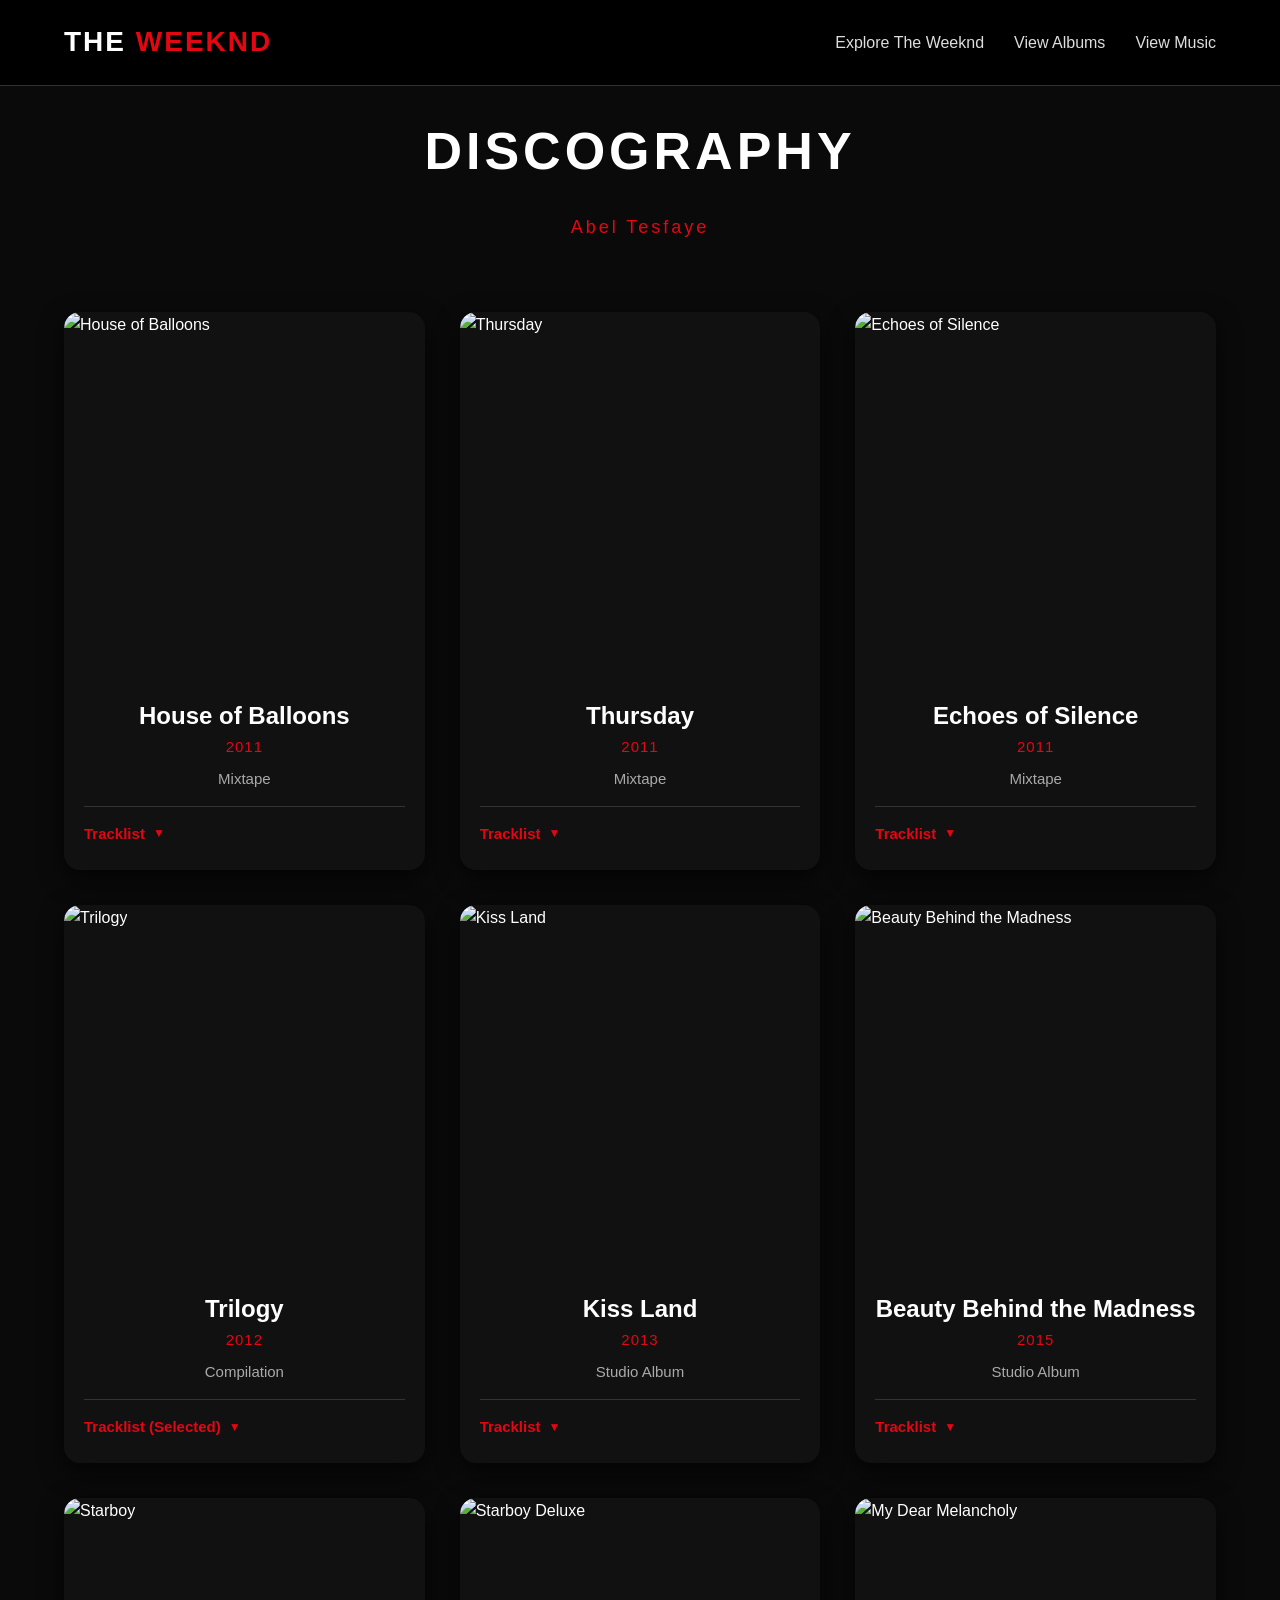
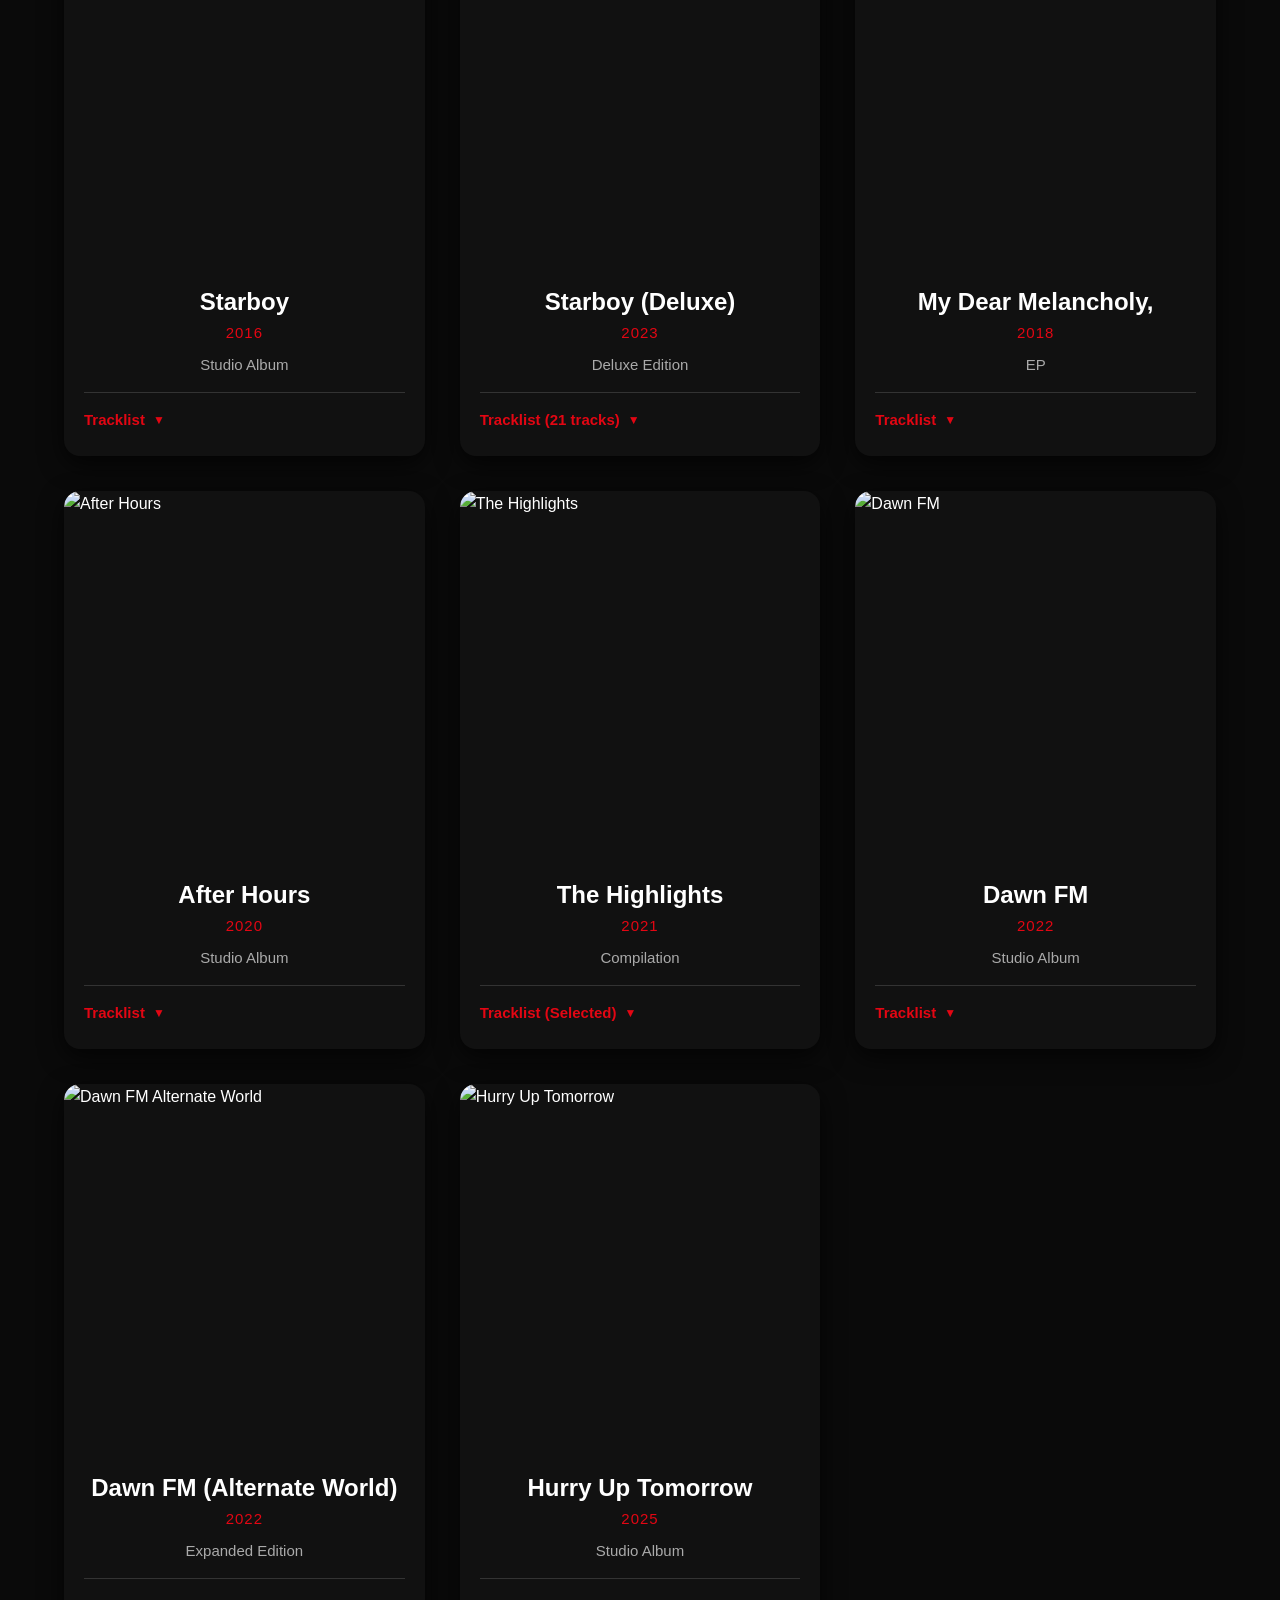
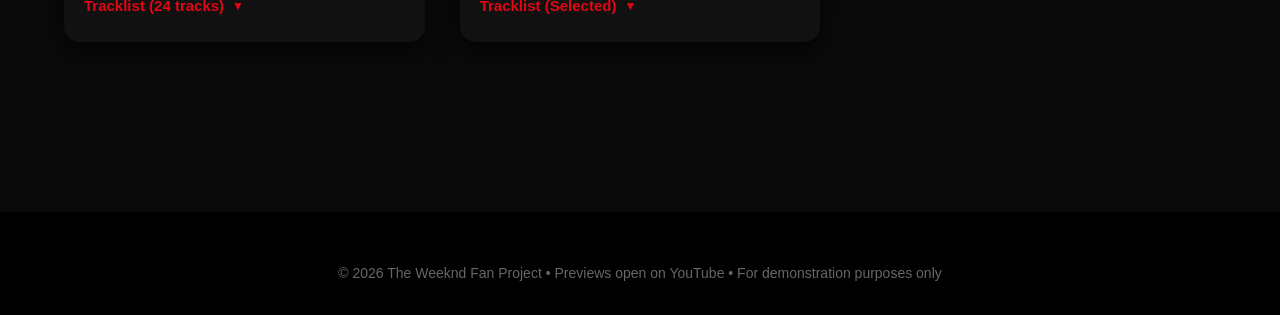
==== album.html @ 2170d8f7 "Create album.html" ====
<!DOCTYPE html>
<html lang="en">

<head>
    <meta charset="UTF-8">
    <meta name="viewport" content="width=device-width, initial-scale=1.0">
    <title>Albums | The Weeknd</title>
    <link rel="stylesheet" href="css/page2.css">
</head>

<body>

    <header>
        <div class="logo">THE <span>WEEKND</span></div>
        <nav>
            <ul>
                <li><a href="index.html">Explore The Weeknd</a></li>
                <li><a href="album.html">View Albums</a></li>
                <li><a href="music.html">View Music</a></li>
            </ul>
        </nav>
    </header>

    <main>
        <div class="container">
            <h1>DISCOGRAPHY</h1>
            <p class="subtitle">Abel Tesfaye</p>

            <div class="albums-grid">

                <!-- 2011 - House of Balloons -->
                <a href="music.html#house-of-balloons" class="album-card">
                    <div class="album-art">
                        <img src="https://i.pinimg.com/736x/4c/06/e8/4c06e87e24bca880f89e447daded968e.jpg"
                            alt="House of Balloons">
                    </div>
                    <div class="album-info">
                        <h2>House of Balloons</h2>
                        <div class="year">2011</div>
                        <p>Mixtape</p>
                        <details>
                            <summary>Tracklist</summary>
                            <div class="tracklist">
                                1. High for This<br>
                                2. What You Need<br>
                                3. House of Balloons / Glass Table Girls<br>
                                4. The Morning<br>
                                5. Wicked Games<br>
                                6. The Party & The After Party<br>
                                7. Coming Down<br>
                                8. Loft Music<br>
                                9. The Knowing
                            </div>
                        </details>
                    </div>
                </a>

                <!-- 2011 - Thursday -->
                <a href="music.html#thursday" class="album-card">
                    <div class="album-art">
                        <img src="https://i.pinimg.com/736x/af/39/e6/af39e601193a45c6d8383549294dab30.jpg" alt="Thursday">
                    </div>
                    <div class="album-info">
                        <h2>Thursday</h2>
                        <div class="year">2011</div>
                        <p>Mixtape</p>
                        <details>
                            <summary>Tracklist</summary>
                            <div class="tracklist">
                                1. Lonely Star<br>
                                2. Life of the Party<br>
                                3. Thursday<br>
                                4. The Zone (feat. Drake)<br>
                                5. The Birds Pt. 1<br>
                                6. The Birds Pt. 2<br>
                                7. Gone<br>
                                8. Rolling Stone<br>
                                9. Heaven or Las Vegas
                            </div>
                        </details>
                    </div>
                </a>

                <!-- 2011 - Echoes of Silence -->
                <a href="music.html#echoes-of-silence" class="album-card">
                    <div class="album-art">
                        <img src="https://i.pinimg.com/1200x/d2/71/03/d27103935b259b5f0a26714eea820d8d.jpg"
                            alt="Echoes of Silence">
                    </div>
                    <div class="album-info">
                        <h2>Echoes of Silence</h2>
                        <div class="year">2011</div>
                        <p>Mixtape</p>
                        <details>
                            <summary>Tracklist</summary>
                            <div class="tracklist">
                                1. D.D.<br>
                                2. Montreal<br>
                                3. Outside<br>
                                4. XO / The Host<br>
                                5. Initiation<br>
                                6. Same Old Song (feat. Juicy J)<br>
                                7. The Fall<br>
                                8. Next<br>
                                9. Echoes of Silence
                            </div>
                        </details>
                    </div>
                </a>

                <!-- 2012 - Trilogy -->
                <a href="music.html#trilogy"
                    class="album-card">
                    <div class="album-art">
                        <img src="https://i.pinimg.com/736x/5f/70/08/5f70082aa697e37e8c7a6d9750522164.jpg" alt="Trilogy">
                    </div>
                    <div class="album-info">
                        <h2>Trilogy</h2>
                        <div class="year">2012</div>
                        <p>Compilation</p>
                        <details>
                            <summary>Tracklist (Selected)</summary>
                            <div class="tracklist">
                                1. High for This<br>
                                2. What You Need<br>
                                3. Wicked Games<br>
                                4. The Morning<br>
                                5. House of Balloons / Glass Table Girls<br>
                                6. The Zone (feat. Drake)<br>
                                7. The Birds Pt. 1 & 2<br>
                                8. D.D.<br>
                                9. Montreal<br>
                                ... (remastered tracks from the three mixtapes)
                            </div>
                        </details>
                    </div>
                </a>

                <!-- 2013 - Kiss Land -->
                <a href="music.html#kiss-land" class="album-card">
                    <div class="album-art">
                        <img src="https://i.pinimg.com/736x/f4/79/16/f47916fc9a6691f6300cb9a2f5ce0caf.jpg" alt="Kiss Land">
                    </div>
                    <div class="album-info">
                        <h2>Kiss Land</h2>
                        <div class="year">2013</div>
                        <p>Studio Album</p>
                        <details>
                            <summary>Tracklist</summary>
                            <div class="tracklist">
                                1. Professional<br>
                                2. The Town<br>
                                3. Adaptation<br>
                                4. Love in the Sky<br>
                                5. Belong to the World<br>
                                6. Live For (feat. Drake)<br>
                                7. Wanderlust<br>
                                8. Kiss Land<br>
                                9. Pretty<br>
                                10. Tears in the Rain
                            </div>
                        </details>
                    </div>
                </a>

                <!-- 2015 - Beauty Behind the Madness -->
                <a href="music.html#beauty-behind-the-madness" class="album-card">
                    <div class="album-art">
                        <img src="https://i.pinimg.com/736x/02/23/bf/0223bf1c9769dfd3072ec44ae35bc191.jpg"
                            alt="Beauty Behind the Madness">
                    </div>
                    <div class="album-info">
                        <h2>Beauty Behind the Madness</h2>
                        <div class="year">2015</div>
                        <p>Studio Album</p>
                        <details>
                            <summary>Tracklist</summary>
                            <div class="tracklist">
                                1. Real Life<br>
                                2. Losers (feat. Labrinth)<br>
                                3. Tell Your Friends<br>
                                4. Often<br>
                                5. The Hills<br>
                                6. Acquainted<br>
                                7. Can't Feel My Face<br>
                                8. Shameless<br>
                                9. Earned It<br>
                                10. In the Night<br>
                                11. As You Are<br>
                                12. Dark Times (feat. Ed Sheeran)<br>
                                13. Prisoner (feat. Lana Del Rey)<br>
                                14. Angel
                            </div>
                        </details>
                    </div>
                </a>

                <!-- 2016 - Starboy -->
                <a href="music.html#starboy" class="album-card">
                    <div class="album-art">
                        <img src="https://i.pinimg.com/736x/a4/30/34/a4303421af7281872bb73de660a6a549.jpg" alt="Starboy">
                    </div>
                    <div class="album-info">
                        <h2>Starboy</h2>
                        <div class="year">2016</div>
                        <p>Studio Album</p>
                        <details>
                            <summary>Tracklist</summary>
                            <div class="tracklist">
                                1. Starboy (feat. Daft Punk)<br>
                                2. Party Monster<br>
                                3. False Alarm<br>
                                4. Reminder<br>
                                5. Rockin'<br>
                                6. Secrets<br>
                                7. True Colors<br>
                                8. Stargirl Interlude (feat. Lana Del Rey)<br>
                                9. Sidewalks (feat. Kendrick Lamar)<br>
                                10. Six Feet Under<br>
                                11. Love to Lay<br>
                                12. A Lonely Night<br>
                                13. Attention<br>
                                14. Ordinary Life<br>
                                15. Nothing Without You<br>
                                16. All I Know (feat. Future)<br>
                                17. Die For You<br>
                                18. I Feel It Coming (feat. Daft Punk)
                            </div>
                        </details>
                    </div>
                </a>

                <!-- 2023 - Starboy (Deluxe) -->
                <a href="music.html#starboy-deluxe" class="album-card">
                    <div class="album-art">
                        <img src="https://i.pinimg.com/1200x/8b/78/b7/8b78b7d6a2e5f5d7a4d245fa764de327.jpg" alt="Starboy Deluxe">
                    </div>
                    <div class="album-info">
                        <h2>Starboy (Deluxe)</h2>
                        <div class="year">2023</div>
                        <p>Deluxe Edition</p>
                        <details>
                            <summary>Tracklist (21 tracks)</summary>
                            <div class="tracklist">
                                1. Starboy (feat. Daft Punk)<br>
                                2. Party Monster<br>
                                3. False Alarm<br>
                                4. Reminder<br>
                                5. Rockin'<br>
                                6. Secrets<br>
                                7. True Colors<br>
                                8. Stargirl Interlude (feat. Lana Del Rey)<br>
                                9. Sidewalks (feat. Kendrick Lamar)<br>
                                10. Six Feet Under<br>
                                11. Love to Lay<br>
                                12. A Lonely Night<br>
                                13. Attention<br>
                                14. Ordinary Life<br>
                                15. Nothing Without You<br>
                                16. All I Know (feat. Future)<br>
                                17. Die For You<br>
                                18. I Feel It Coming (feat. Daft Punk)<br>
                                19. Die For You (Remix) (with Ariana Grande)<br>
                                20. Starboy (Kygo Remix)<br>
                                21. Reminder (Remix) (feat. A$AP Rocky & Young Thug)
                            </div>
                        </details>
                    </div>
                </a>

                <!-- 2018 - My Dear Melancholy, -->
                <a href="music.html#my-dear-melancholy" class="album-card">
                    <div class="album-art">
                        <img src="https://i.pinimg.com/736x/ff/24/d9/ff24d9ed69ee332b584e3665218a3702.jpg"
                            alt="My Dear Melancholy">
                    </div>
                    <div class="album-info">
                        <h2>My Dear Melancholy,</h2>
                        <div class="year">2018</div>
                        <p>EP</p>
                        <details>
                            <summary>Tracklist</summary>
                            <div class="tracklist">
                                1. Call Out My Name<br>
                                2. Try Me<br>
                                3. Wasted Times<br>
                                4. I Was Never There (feat. Gesaffelstein)<br>
                                5. Hurt You (feat. Gesaffelstein)<br>
                                6. Privilege
                            </div>
                        </details>
                    </div>
                </a>

                <!-- 2020 - After Hours -->
                <a href="music.html#after-hours" class="album-card">
                    <div class="album-art">
                        <img src="https://i.pinimg.com/736x/3e/48/f7/3e48f79026ce3cdc24addd931e5be603.jpg" alt="After Hours">
                    </div>
                    <div class="album-info">
                        <h2>After Hours</h2>
                        <div class="year">2020</div>
                        <p>Studio Album</p>
                        <details>
                            <summary>Tracklist</summary>
                            <div class="tracklist">
                                1. Alone Again<br>
                                2. Too Late<br>
                                3. Hardest To Love<br>
                                4. Scared To Live<br>
                                5. Snowchild<br>
                                6. Escape From LA<br>
                                7. Heartless<br>
                                8. Faith<br>
                                9. Blinding Lights<br>
                                10. In Your Eyes<br>
                                11. Save Your Tears<br>
                                12. Repeat After Me (Interlude)<br>
                                13. After Hours<br>
                                14. Until I Bleed Out
                            </div>
                        </details>
                    </div>
                </a>

                <!-- 2021 - The Highlights -->
                <a href="music.html#the-highlights" class="album-card">
                    <div class="album-art">
                        <img src="https://i.pinimg.com/736x/83/33/0f/83330f88e3748ac1625bd7f309f487eb.jpg" alt="The Highlights">
                    </div>
                    <div class="album-info">
                        <h2>The Highlights</h2>
                        <div class="year">2021</div>
                        <p>Compilation</p>
                        <details>
                            <summary>Tracklist (Selected)</summary>
                            <div class="tracklist">
                                1. Save Your Tears<br>
                                2. Blinding Lights<br>
                                3. In Your Eyes<br>
                                4. Can't Feel My Face<br>
                                5. I Feel It Coming (feat. Daft Punk)<br>
                                6. Starboy (feat. Daft Punk)<br>
                                7. The Hills<br>
                                8. Heartless<br>
                                9. Often<br>
                                10. Call Out My Name<br>
                                11. Die For You<br>
                                12. Pray For Me (with Kendrick Lamar)
                            </div>
                        </details>
                    </div>
                </a>

                <!-- 2022 - Dawn FM -->
                <a href="music.html#dawn-fm" class="album-card">
                    <div class="album-art">
                        <img src="https://i.pinimg.com/736x/bc/a1/84/bca184c10eab3ef9abb6ea40b5dcc354.jpg" alt="Dawn FM">
                    </div>
                    <div class="album-info">
                        <h2>Dawn FM</h2>
                        <div class="year">2022</div>
                        <p>Studio Album</p>
                        <details>
                            <summary>Tracklist</summary>
                            <div class="tracklist">
                                1. Dawn FM<br>
                                2. Gasoline<br>
                                3. How Do I Make You Love Me?<br>
                                4. Take My Breath<br>
                                5. Sacrifice<br>
                                6. A Tale By Quincy<br>
                                7. Out of Time<br>
                                8. Here We Go… Again (feat. Tyler, The Creator)<br>
                                9. Best Friends<br>
                                10. Is There Someone Else?<br>
                                11. Starry Eyes<br>
                                12. Every Angel Is Terrifying<br>
                                13. Don’t Break My Heart<br>
                                14. I Heard You’re Married (feat. Lil Wayne)<br>
                                15. Less Than Zero<br>
                                16. Phantom Regret by Jim
                            </div>
                        </details>
                    </div>
                </a>

                <!-- 2022 - Dawn FM (Alternate World) -->
                <a href="music.html#dawn-fm-alternate-world"
                    class="album-card">
                    <div class="album-art">
                        <img src="https://i.pinimg.com/736x/bc/a1/84/bca184c10eab3ef9abb6ea40b5dcc354.jpg"
                            alt="Dawn FM Alternate World">
                    </div>
                    <div class="album-info">
                        <h2>Dawn FM (Alternate World)</h2>
                        <div class="year">2022</div>
                        <p>Expanded Edition</p>
                        <details>
                            <summary>Tracklist (24 tracks)</summary>
                            <div class="tracklist">
                                1. Dawn FM<br>
                                2. Gasoline<br>
                                3. How Do I Make You Love Me?<br>
                                4. Take My Breath<br>
                                5. Sacrifice<br>
                                6. A Tale By Quincy<br>
                                7. Out of Time<br>
                                8. Here We Go… Again (feat. Tyler, The Creator)<br>
                                9. Best Friends<br>
                                10. Is There Someone Else?<br>
                                11. Starry Eyes<br>
                                12. Every Angel Is Terrifying<br>
                                13. Don’t Break My Heart<br>
                                14. I Heard You’re Married (feat. Lil Wayne)<br>
                                15. Less Than Zero<br>
                                16. Phantom Regret by Jim<br>
                                17. Moth to a Flame (feat. Swedish House Mafia)<br>
                                ... (plus additional alternate mixes & bonus tracks)
                            </div>
                        </details>
                    </div>
                </a>

                <!-- 2025 - Hurry Up Tomorrow -->
                <a href="music.html#hurry-up-tomorrow" class="album-card">
                    <div class="album-art">
                        <img src="https://i.pinimg.com/736x/82/f2/2f/82f22f28a4e58f21cfcee7791eebc5a9.jpg"
                            alt="Hurry Up Tomorrow">
                    </div>
                    <div class="album-info">
                        <h2>Hurry Up Tomorrow</h2>
                        <div class="year">2025</div>
                        <p>Studio Album</p>
                        <details>
                            <summary>Tracklist (Selected)</summary>
                            <div class="tracklist">
                                1. Wake Me Up (feat. Justice)<br>
                                2. Cry For Me<br>
                                3. São Paulo (feat. Anitta)<br>
                                4. Until We're Skin & Bones<br>
                                5. Baptized In Fear<br>
                                6. Open Hearts<br>
                                7. Reflections Laughing (feat. Travis Scott & Florence + The Machine)<br>
                                8. Timeless (feat. Playboi Carti)<br>
                                9. The Abyss (feat. Lana Del Rey)<br>
                                10. Enjoy The Show (feat. Future)<br>
                                ... (22+ tracks total)
                            </div>
                        </details>
                    </div>
                </a>

            </div>
        </div>
    </main>

    <footer>
        <p>&copy; 2026 The Weeknd Fan Project • Previews open on YouTube • For demonstration purposes only</p>
    </footer>

</body>

</html>
---- css/page2.css ----
* {
    margin: 0;
    padding: 0;
    box-sizing: border-box;
}

body {
    font-family: 'Arial', 'Helvetica Neue', sans-serif;
    background-color: #0a0a0a;
    color: #ffffff;
    line-height: 1.6;
}

header {
    background: rgba(0, 0, 0, 0.95);
    position: fixed;
    top: 0;
    width: 100%;
    z-index: 1000;
    padding: 20px 5%;
    display: flex;
    justify-content: space-between;
    align-items: center;
    border-bottom: 1px solid #333;
}

.logo {
    font-size: 28px;
    font-weight: bold;
    letter-spacing: 2px;
    color: #fff;
}

.logo span {
    color: #e30613;
}

nav ul {
    display: flex;
    list-style: none;
    gap: 30px;
}

nav a {
    color: #ddd;
    text-decoration: none;
    font-size: 16px;
    transition: color 0.3s;
}

nav a:hover {
    color: #e30613;
}

main {
    padding-top: 110px;
    padding-bottom: 170px;
    min-height: 100vh;
}

.container {
    max-width: 1350px;
    margin: 0 auto;
    padding: 0 5%;
}

h1 {
    text-align: center;
    font-size: 52px;
    letter-spacing: 4px;
    margin-bottom: 20px;
    text-transform: uppercase;
}

.subtitle {
    text-align: center;
    color: #e30613;
    font-size: 18px;
    letter-spacing: 3px;
    margin-bottom: 70px;
}

.albums-grid {
    display: grid;
    grid-template-columns: repeat(auto-fit, minmax(320px, 1fr));
    gap: 35px;
}

.album-card {
    background: #111;
    border-radius: 16px;
    overflow: hidden;
    transition: all 0.4s cubic-bezier(0.4, 0, 0.2, 1);
    box-shadow: 0 8px 25px rgba(0, 0, 0, 0.7);
    text-decoration: none;
    color: inherit;
    display: block;
}

.album-card:hover {
    transform: translateY(-12px) scale(1.03);
    box-shadow: 0 25px 40px rgba(227, 6, 19, 0.35);
}

.album-art {
    position: relative;
    width: 100%;
    aspect-ratio: 1 / 1;
    overflow: hidden;
}

.album-art img {
    width: 100%;
    height: 100%;
    object-fit: cover;
    transition: transform 0.6s cubic-bezier(0.4, 0, 0.2, 1);
}

.album-card:hover .album-art img {
    transform: scale(1.12);
}

.album-overlay {
    position: absolute;
    inset: 0;
    background: linear-gradient(transparent, rgba(227, 6, 19, 0.85));
    display: flex;
    align-items: center;
    justify-content: center;
    opacity: 0;
    transition: opacity 0.4s ease;
}

.album-card:hover .album-overlay {
    opacity: 1;
}

.play-icon {
    width: 70px;
    height: 70px;
    background: rgba(255, 255, 255, 0.95);
    border-radius: 50%;
    display: flex;
    align-items: center;
    justify-content: center;
    color: #e30613;
    font-size: 34px;
    box-shadow: 0 10px 25px rgba(0, 0, 0, 0.6);
}

.album-info {
    padding: 24px 20px;
    text-align: center;
}

.album-info h3 {
    font-size: 23px;
    margin-bottom: 8px;
}

.album-info .year {
    color: #e30613;
    font-size: 15px;
    letter-spacing: 1px;
}

.album-info p {
    color: #aaaaaa;
    margin-top: 8px;
    font-size: 15px;
}

details {
    margin-top: 15px;
    border-top: 1px solid #333;
    padding-top: 15px;
}

summary {
    cursor: pointer;
    font-size: 15px;
    color: #e30613;
    font-weight: 600;
    list-style: none;
    display: flex;
    align-items: center;
    gap: 8px;
}

summary::-webkit-details-marker {
    display: none;
}

summary::after {
    content: "▼";
    font-size: 12px;
    transition: transform 0.3s;
}

details[open] summary::after {
    transform: rotate(180deg);
}

.tracklist {
    margin-top: 12px;
    padding-left: 10px;
    font-size: 14.5px;
    color: #bbb;
    line-height: 1.85;
}

.back-btn {
    display: inline-flex;
    align-items: center;
    gap: 8px;
    margin-bottom: 40px;
    padding: 14px 34px;
    background: #e30613;
    color: white;
    text-decoration: none;
    border-radius: 50px;
    font-weight: 600;
    transition: all 0.3s ease;
}

.back-btn:hover {
    background: #c00410;
    transform: translateX(-10px);
}

.bottom-bar {
    position: fixed;
    bottom: 0;
    left: 0;
    width: 100%;
    background: rgba(17, 17, 17, 0.97);
    border-top: 3px solid #e30613;
    padding: 18px 5%;
    text-align: center;
    font-size: 15px;
    color: #ddd;
    z-index: 999;
    box-shadow: 0 -4px 15px rgba(0, 0, 0, 0.6);
}

.bottom-bar span {
    color: #e30613;
    font-weight: 600;
}

footer {
    background: #000;
    text-align: center;
    padding: 50px 20px 30px;
    color: #666;
    font-size: 14px;
}

@media (max-width: 768px) {
    .albums-grid {
        grid-template-columns: repeat(auto-fit, minmax(260px, 1fr));
        gap: 25px;
    }

    h1 {
        font-size: 38px;
    }
}
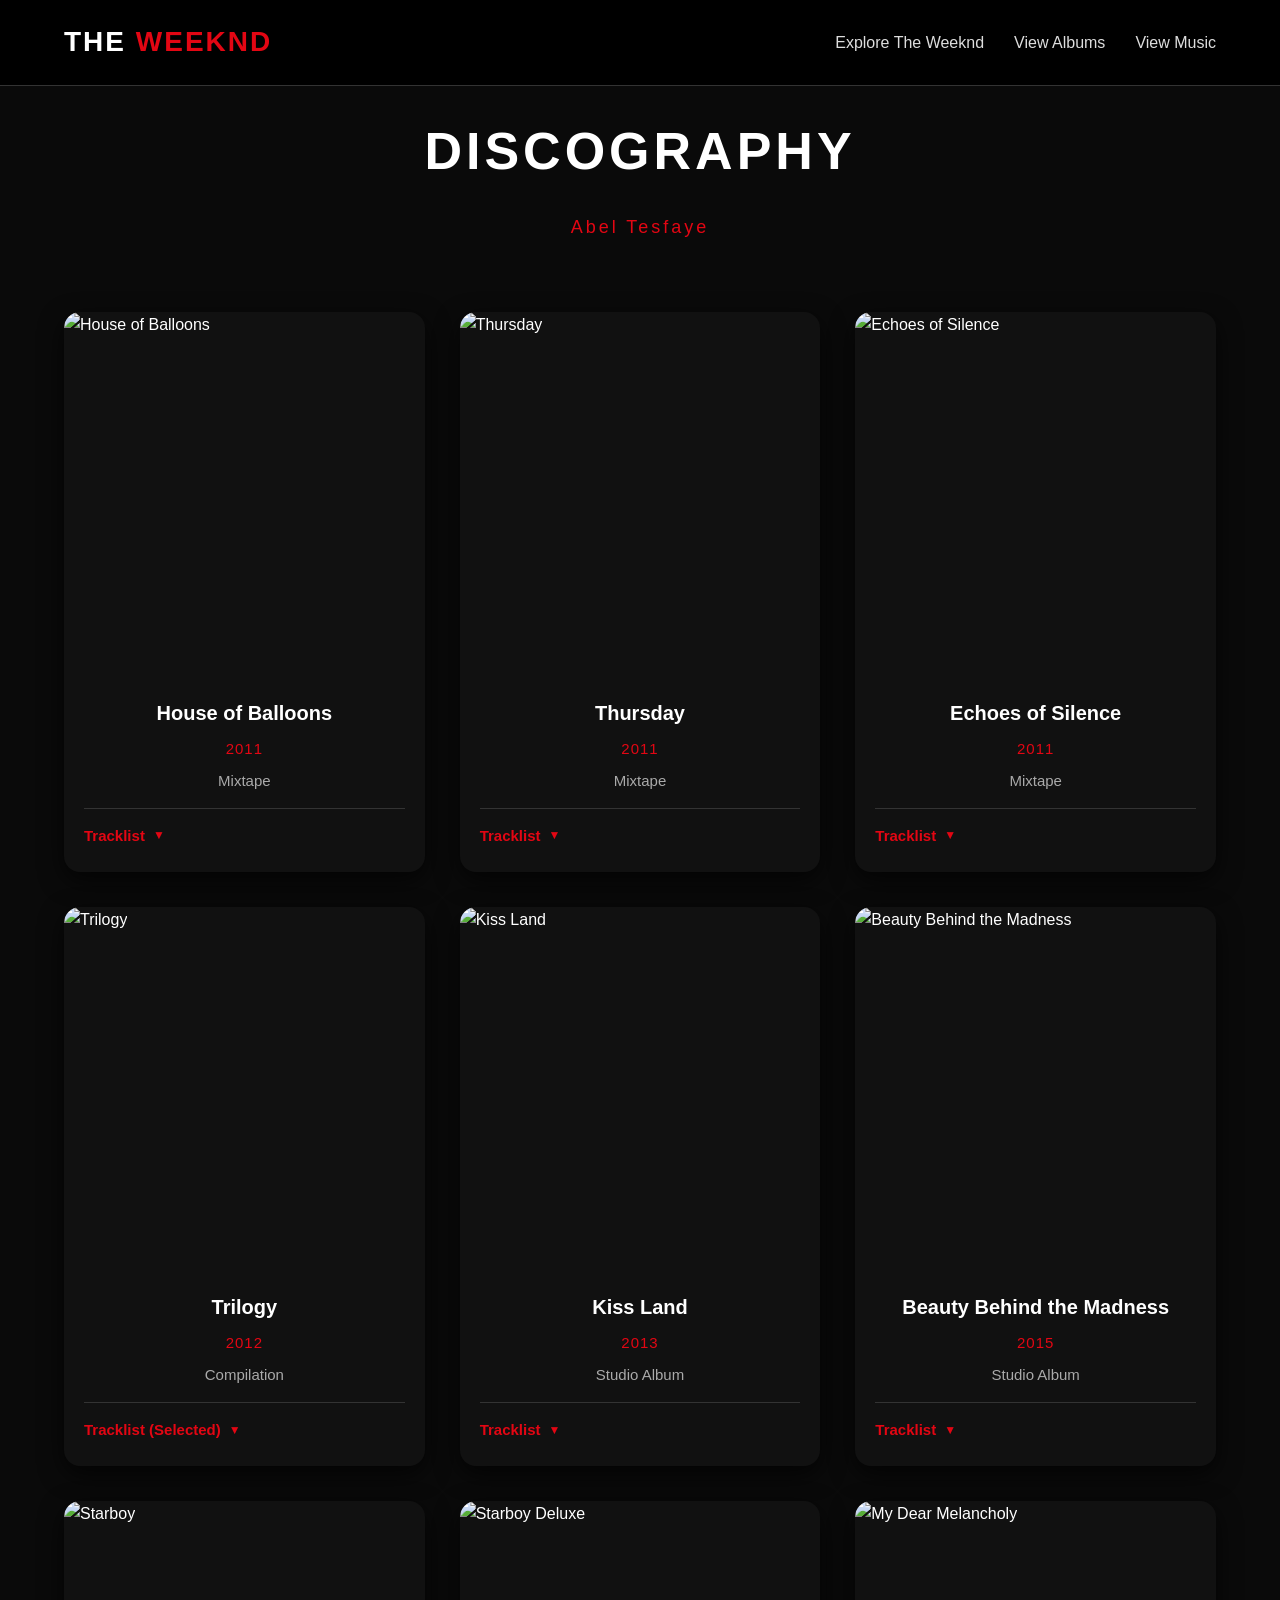
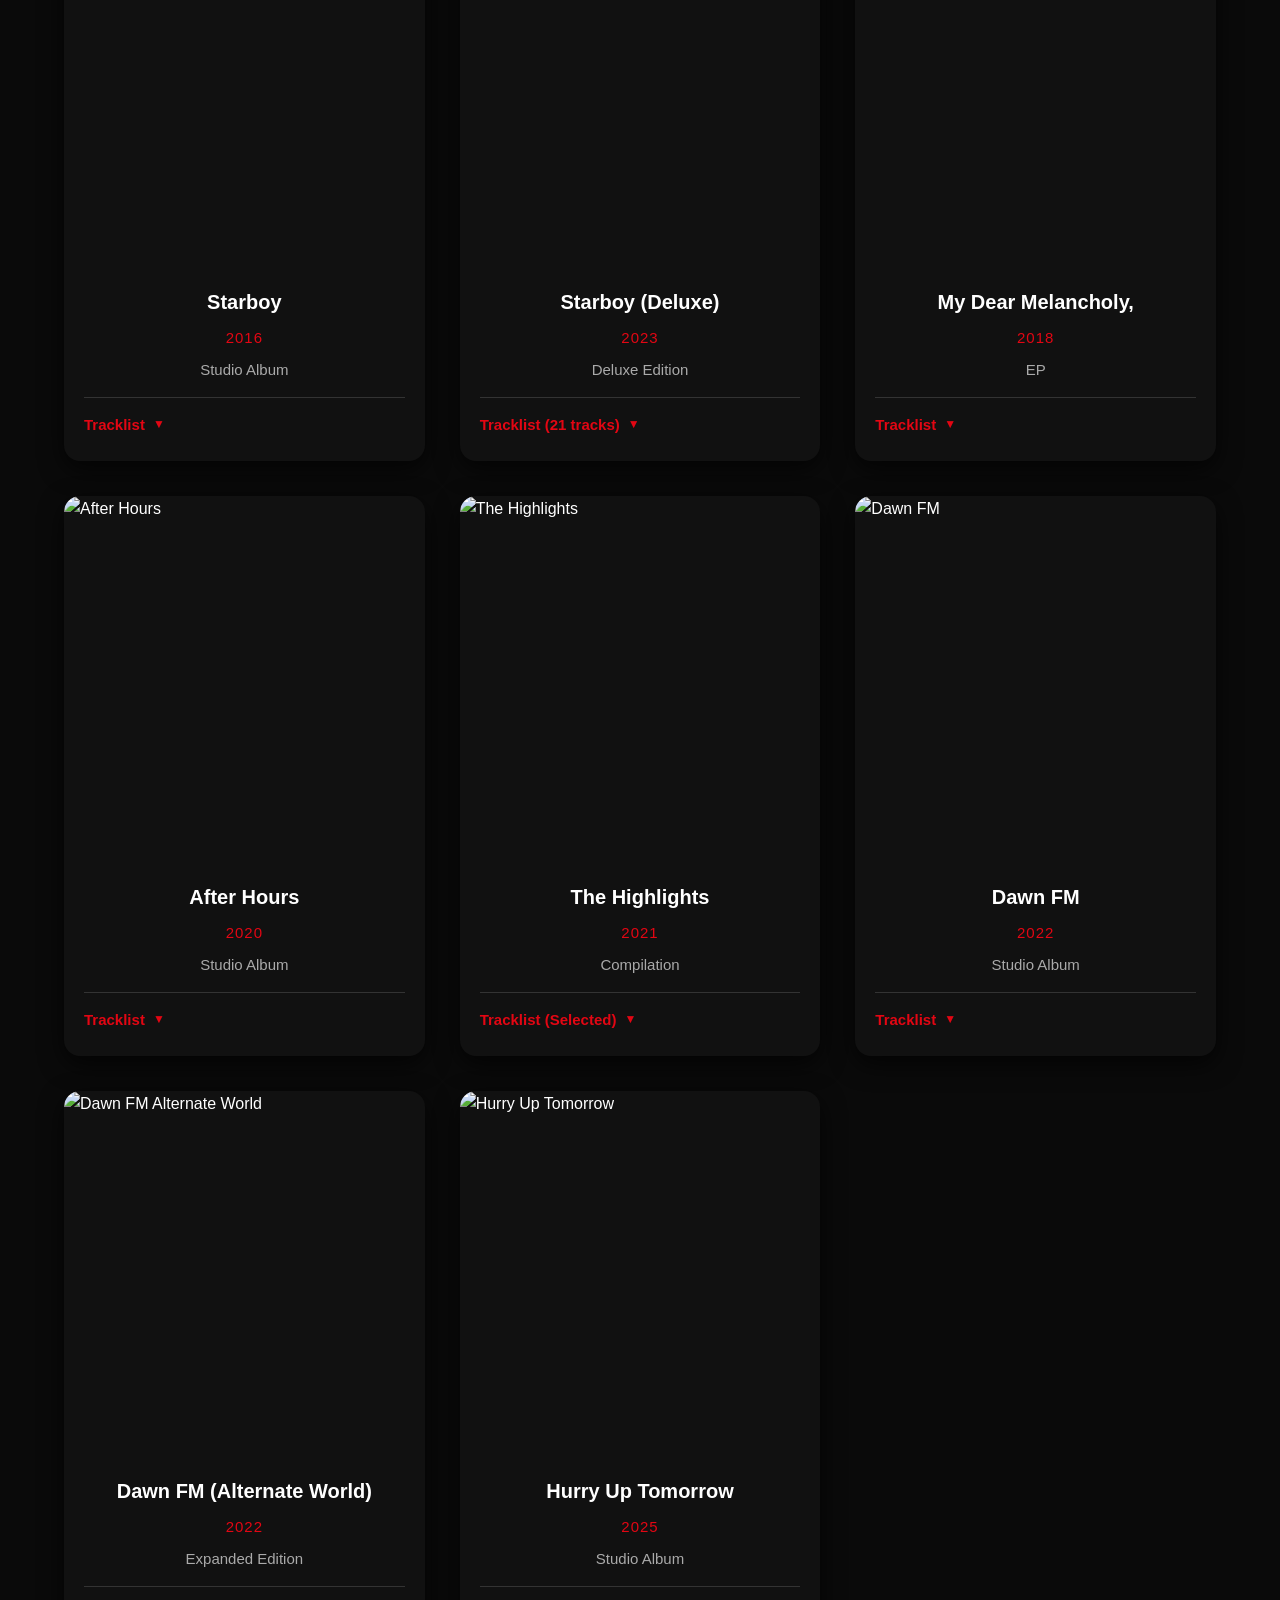
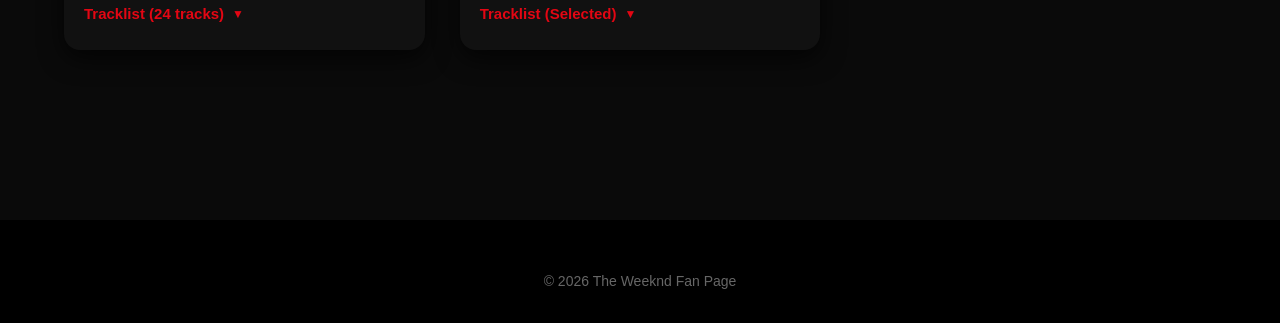
==== commit f2d34988: "Update album.html" ====
--- a/album.html
+++ b/album.html
@@ -456,7 +456,7 @@
     </main>
 
     <footer>
-        <p>&copy; 2026 The Weeknd Fan Project • Previews open on YouTube • For demonstration purposes only</p>
+        <p>&copy; 2026 The Weeknd Fan Page</p>
     </footer>
 
 </body>
--- a/css/page2.css
+++ b/css/page2.css
@@ -11,6 +11,7 @@
     line-height: 1.6;
 }
 
+/* ── HEADER / NAV ─────────────────────────────────────────────────────── */
 header {
     background: rgba(0, 0, 0, 0.95);
     position: fixed;
@@ -52,6 +53,7 @@
     color: #e30613;
 }
 
+/* ── MAIN ─────────────────────────────────────────────────────────────── */
 main {
     padding-top: 110px;
     padding-bottom: 170px;
@@ -80,6 +82,7 @@
     margin-bottom: 70px;
 }
 
+/* ── ALBUMS GRID ──────────────────────────────────────────────────────── */
 .albums-grid {
     display: grid;
     grid-template-columns: repeat(auto-fit, minmax(320px, 1fr));
@@ -148,13 +151,14 @@
     box-shadow: 0 10px 25px rgba(0, 0, 0, 0.6);
 }
 
+/* ── ALBUM INFO ───────────────────────────────────────────────────────── */
 .album-info {
     padding: 24px 20px;
     text-align: center;
 }
 
-.album-info h3 {
-    font-size: 23px;
+.album-info h2 {
+    font-size: 20px;
     margin-bottom: 8px;
 }
 
@@ -170,6 +174,7 @@
     font-size: 15px;
 }
 
+/* ── TRACKLIST / DETAILS ──────────────────────────────────────────────── */
 details {
     margin-top: 15px;
     border-top: 1px solid #333;
@@ -209,6 +214,7 @@
     line-height: 1.85;
 }
 
+/* ── BACK BUTTON ──────────────────────────────────────────────────────── */
 .back-btn {
     display: inline-flex;
     align-items: center;
@@ -228,6 +234,7 @@
     transform: translateX(-10px);
 }
 
+/* ── BOTTOM BAR ───────────────────────────────────────────────────────── */
 .bottom-bar {
     position: fixed;
     bottom: 0;
@@ -248,6 +255,7 @@
     font-weight: 600;
 }
 
+/* ── FOOTER ───────────────────────────────────────────────────────────── */
 footer {
     background: #000;
     text-align: center;
@@ -256,13 +264,220 @@
     font-size: 14px;
 }
 
+
+/* ══════════════════════════════════════════════════════════════════════
+   MEDIA QUERIES
+   ══════════════════════════════════════════════════════════════════════
+
+   Breakpoints:
+     900px  – narrow desktop / large tablet (nav starts to crowd)
+     768px  – tablet portrait
+     480px  – small phone
+   ══════════════════════════════════════════════════════════════════════ */
+
+
+/* ── NARROW DESKTOP / LARGE TABLET  (max-width: 900px) ──────────────── */
+@media (max-width: 900px) {
+
+    /* Nav links start to crowd the logo — reduce gap */
+    nav ul {
+        gap: 18px;
+    }
+
+    nav a {
+        font-size: 14px;
+    }
+
+    .logo {
+        font-size: 22px;
+    }
+
+    /* Grid: force 2 columns instead of 3 */
+    .albums-grid {
+        grid-template-columns: repeat(2, 1fr);
+        gap: 25px;
+    }
+
+    h1 {
+        font-size: 40px;
+        letter-spacing: 3px;
+    }
+}
+
+
+/* ── TABLET  (max-width: 768px) ──────────────────────────────────────── */
 @media (max-width: 768px) {
+
+    /* ---- Header: stack logo above nav ---- */
+    header {
+        flex-direction: column;
+        align-items: flex-start;
+        gap: 12px;
+        padding: 16px 5%;
+    }
+
+    .logo {
+        font-size: 20px;
+    }
+
+    nav ul {
+        gap: 14px;
+        flex-wrap: wrap;        /* lets links wrap if viewport is very narrow */
+    }
+
+    nav a {
+        font-size: 13px;
+    }
+
+    /* Push main down more because the header is now taller (two rows) */
+    main {
+        padding-top: 130px;
+        padding-bottom: 60px;   /* remove the bottom bar gap — only add if .bottom-bar exists */
+    }
+
+    /* ---- Page title ---- */
+    h1 {
+        font-size: 32px;
+        letter-spacing: 2px;
+    }
+
+    .subtitle {
+        font-size: 15px;
+        letter-spacing: 2px;
+        margin-bottom: 40px;
+    }
+
+    /* ---- Grid: still 2 columns on tablet ---- */
     .albums-grid {
-        grid-template-columns: repeat(auto-fit, minmax(260px, 1fr));
-        gap: 25px;
-    }
-
+        grid-template-columns: repeat(2, 1fr);
+        gap: 20px;
+    }
+
+    /* ---- Album card info: slightly tighter ---- */
+    .album-info {
+        padding: 18px 14px;
+    }
+
+    .album-info h2 {
+        font-size: 16px;
+    }
+
+    .album-info p,
+    .album-info .year {
+        font-size: 13px;
+    }
+
+    summary {
+        font-size: 13px;
+    }
+
+    .tracklist {
+        font-size: 13px;
+    }
+
+    /* ---- Footer ---- */
+    footer {
+        padding: 30px 20px 20px;
+        font-size: 12px;
+    }
+}
+
+
+/* ── SMALL PHONE  (max-width: 480px) ────────────────────────────────── */
+@media (max-width: 480px) {
+
+    /* ---- Header: tighter padding ---- */
+    header {
+        padding: 12px 4%;
+        gap: 10px;
+    }
+
+    .logo {
+        font-size: 18px;
+        letter-spacing: 1px;
+    }
+
+    nav ul {
+        gap: 10px;
+    }
+
+    nav a {
+        font-size: 12px;
+    }
+
+    /* More top padding since stacked header is taller */
+    main {
+        padding-top: 140px;
+        padding-bottom: 40px;
+    }
+
+    /* ---- Page title ---- */
     h1 {
-        font-size: 38px;
-    }
-}
+        font-size: 24px;
+        letter-spacing: 1.5px;
+        margin-bottom: 10px;
+    }
+
+    .subtitle {
+        font-size: 13px;
+        letter-spacing: 1.5px;
+        margin-bottom: 30px;
+    }
+
+    /* ---- Grid: single column — cards are too small at 2-col on 375px ---- */
+    .albums-grid {
+        grid-template-columns: 1fr;
+        gap: 18px;
+    }
+
+    /* ---- Album card ---- */
+    .album-card {
+        border-radius: 12px;
+    }
+
+    /* Constrain card width so it doesn't span the full 375px awkwardly */
+    .album-card {
+        max-width: 360px;
+        margin: 0 auto;
+    }
+
+    .album-info {
+        padding: 16px 14px;
+        text-align: left;       /* left-align feels more readable in single-col */
+    }
+
+    .album-info h2 {
+        font-size: 17px;
+    }
+
+    .album-info .year {
+        font-size: 13px;
+    }
+
+    .album-info p {
+        font-size: 13px;
+    }
+
+    summary {
+        font-size: 13px;
+        justify-content: flex-start;
+    }
+
+    .tracklist {
+        font-size: 12.5px;
+        line-height: 1.75;
+    }
+
+    /* ---- Disable hover transform on touch (no hover on mobile) ---- */
+    .album-card:hover {
+        transform: none;
+        box-shadow: 0 8px 25px rgba(0, 0, 0, 0.7);
+    }
+
+    /* ---- Footer ---- */
+    footer {
+        padding: 24px 16px 16px;
+        font-size: 11px;
+        line-height: 1.6;
+    }
+}
